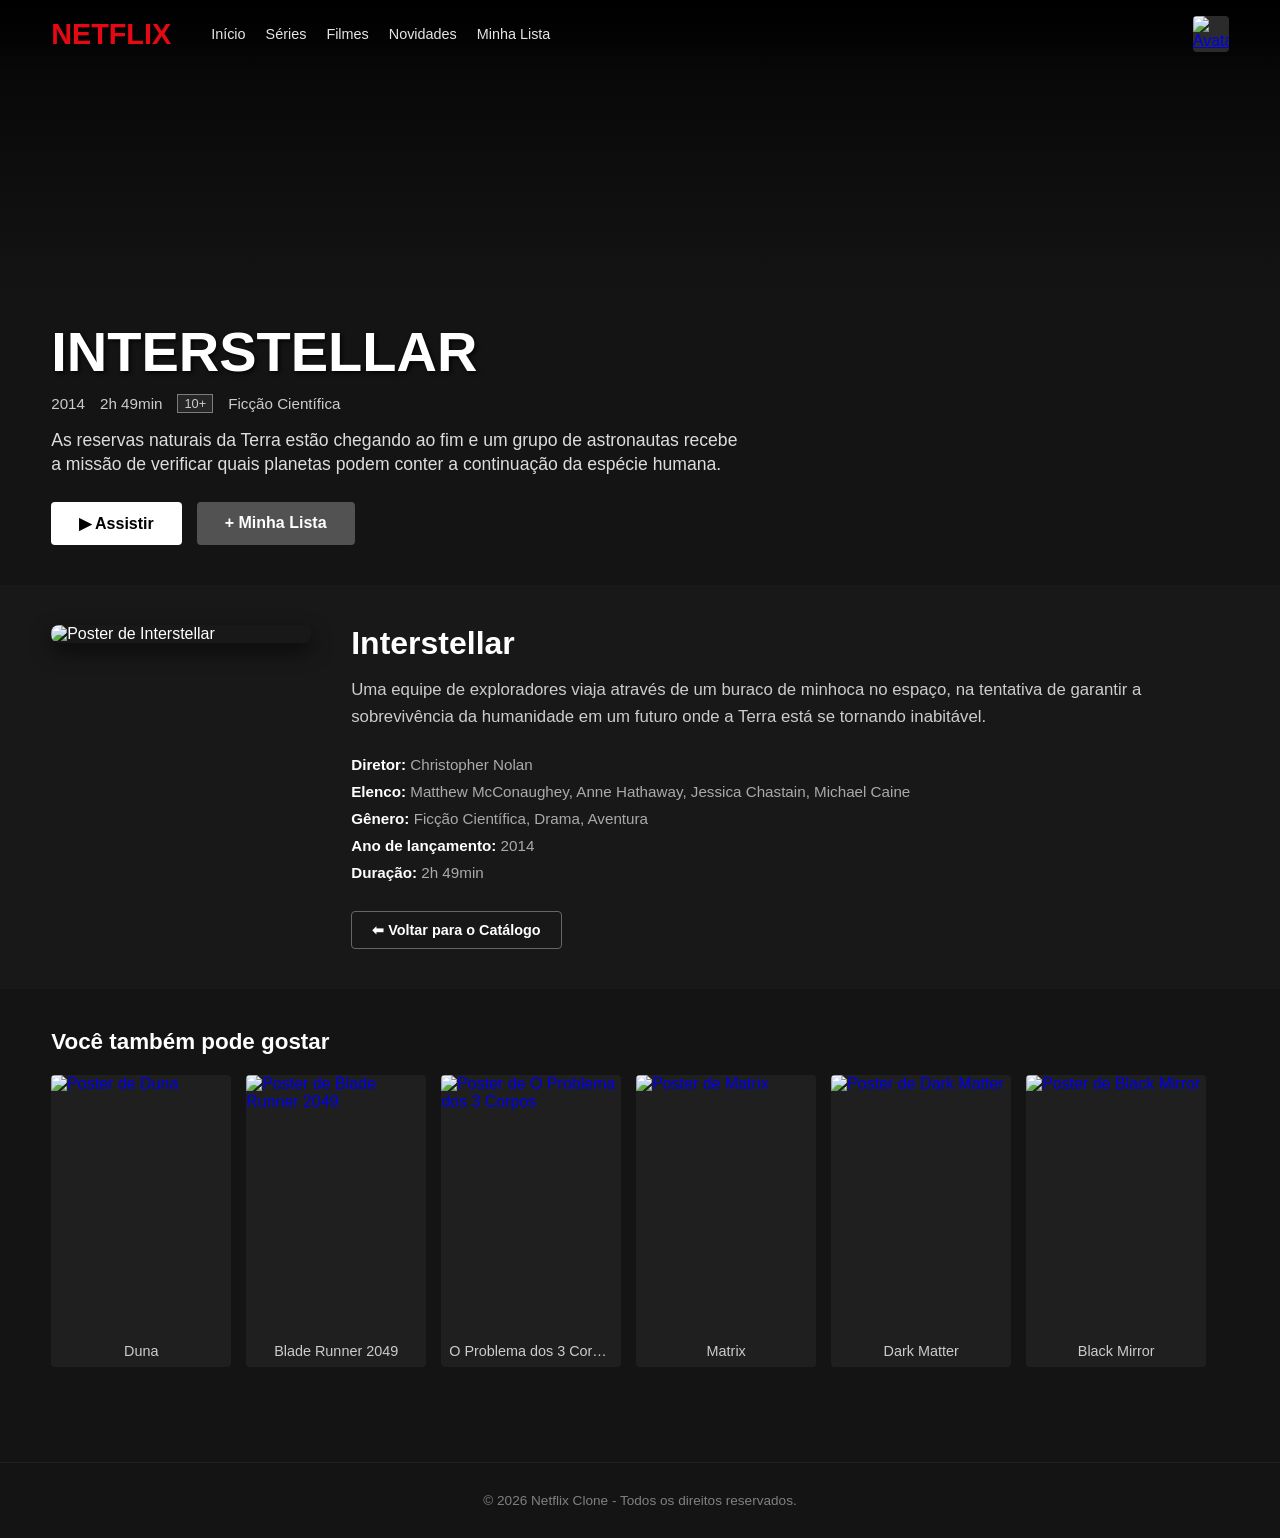
==== pages/details.html @ 9c769ce7 "criado até a página watch (6. reproducao)" ====
<!DOCTYPE html>
<html lang="pt-br">
<head>
    <meta charset="UTF-8">
    <meta name="viewport" content="width=device-width, initial-scale=1.0">
    <title>Netflix - Detalhes do Filme</title>
    <link rel="stylesheet" href="../css/details.css">
</head>
<body class="details-body">
    <header class="home-header">
        <nav class="nav-container" aria-label="Navegação Principal">
            <a href="home.html" class="logo">NETFLIX</a>
            <ul class="nav-links">
                <li><a href="home.html">Início</a></li>
                <li><a href="#">Séries</a></li>
                <li><a href="#">Filmes</a></li>
                <li><a href="#">Novidades</a></li>
                <li><a href="#">Minha Lista</a></li>
            </ul>
        </nav>

        <nav class="nav-user" aria-label="Opções do Usuário">
            <a href="profiles.html" class="profile-link" title="Trocar perfil">
                <figure class="avatar-small">
                    <img src="https://api.dicebear.com/7.x/bottts/svg?seed=Joao" alt="Avatar do usuário">
                </figure>
            </a>
        </nav>
    </header>

    <main class="details-main">

        <!-- 5.1 Banner -->
        <section class="details-banner">
            <article class="banner-content">
                <h1 class="banner-title">INTERSTELLAR</h1>
                <ul class="banner-metadata">
                    <li>2014</li>
                    <li>2h 49min</li>
                    <li class="badge-rating">10+</li>
                    <li>Ficção Científica</li>
                </ul>
                <p class="banner-description">
                    As reservas naturais da Terra estão chegando ao fim e um grupo de astronautas recebe a missão de verificar quais planetas podem conter a continuação da espécie humana.
                </p>
                <nav class="banner-buttons" aria-label="Ações rápidas">
                    <a href="watch.html" class="btn-play">▶ Assistir</a>
                    <a href="#" class="btn-list">+ Minha Lista</a>
                </nav>
            </article>
        </section>

        <!-- 5.2 Informações do Filme e 5.3 Botões -->
        <section class="movie-info-section">
            <article class="info-container">
                
                <figure class="movie-poster">
                    <img src="https://picsum.photos/300/450?random=31" alt="Poster de Interstellar">
                </figure>

                <article class="movie-details-text">
                    <h2>Interstellar</h2>
                    <p class="full-description">
                        Uma equipe de exploradores viaja através de um buraco de minhoca no espaço, na tentativa de garantir a sobrevivência da humanidade em um futuro onde a Terra está se tornando inabitável.
                    </p>

                    <ul class="meta-list">
                        <li><strong>Diretor:</strong> Christopher Nolan</li>
                        <li><strong>Elenco:</strong> Matthew McConaughey, Anne Hathaway, Jessica Chastain, Michael Caine</li>
                        <li><strong>Gênero:</strong> Ficção Científica, Drama, Aventura</li>
                        <li><strong>Ano de lançamento:</strong> 2014</li>
                        <li><strong>Duração:</strong> 2h 49min</li>
                    </ul>

                    <nav class="action-buttons" aria-label="Navegação secundária">
                        <a href="home.html" class="btn-back">⬅ Voltar para o Catálogo</a>
                    </nav>
                </article>

            </article>
        </section>

        <!-- 5.4 Conteúdos Semelhantes (Você também pode gostar) -->
        <section class="related-section" aria-label="Filmes Semelhantes">
            <h2 class="section-title">Você também pode gostar</h2>
            
            <ul class="posters-grid">
                <li class="poster-item">
                    <a href="#">
                        <figure class="poster-card">
                            <img src="https://picsum.photos/300/450?random=32" alt="Poster de Duna">
                            <figcaption class="movie-name">Duna</figcaption>
                        </figure>
                    </a>
                </li>
                <li class="poster-item">
                    <a href="#">
                        <figure class="poster-card">
                            <img src="https://picsum.photos/300/450?random=33" alt="Poster de Blade Runner 2049">
                            <figcaption class="movie-name">Blade Runner 2049</figcaption>
                        </figure>
                    </a>
                </li>
                <li class="poster-item">
                    <a href="#">
                        <figure class="poster-card">
                            <img src="https://picsum.photos/300/450?random=34" alt="Poster de O Problema dos 3 Corpos">
                            <figcaption class="movie-name">O Problema dos 3 Corpos</figcaption>
                        </figure>
                    </a>
                </li>
                <li class="poster-item">
                    <a href="#">
                        <figure class="poster-card">
                            <img src="https://picsum.photos/300/450?random=35" alt="Poster de Matrix">
                            <figcaption class="movie-name">Matrix</figcaption>
                        </figure>
                    </a>
                </li>
                <li class="poster-item">
                    <a href="#">
                        <figure class="poster-card">
                            <img src="https://picsum.photos/300/450?random=36" alt="Poster de Dark Matter">
                            <figcaption class="movie-name">Dark Matter</figcaption>
                        </figure>
                    </a>
                </li>
                <li class="poster-item">
                    <a href="#">
                        <figure class="poster-card">
                            <img src="https://picsum.photos/300/450?random=9" alt="Poster de Black Mirror">
                            <figcaption class="movie-name">Black Mirror</figcaption>
                        </figure>
                    </a>
                </li>
            </ul>
        </section>

    </main>

    <!-- Rodapé -->
    <footer class="home-footer">
        <p>&copy; 2026 Netflix Clone - Todos os direitos reservados.</p>
    </footer>
</body>
</html>
---- css/details.css ----
* {
  margin: 0;
  padding: 0;
  box-sizing: border-box;
}

body.details-body {
  background-color: #141414;
  font-family: Arial, Helvetica, sans-serif;
  color: #ffffff;
  overflow-x: hidden;
}

/* Header */
.home-header {
  position: fixed;
  top: 0;
  width: 100%;
  height: 68px;
  padding: 0 4%;
  display: flex;
  justify-content: space-between;
  align-items: center;
  background: linear-gradient(180deg, rgba(0,0,0,0.9) 0%, transparent 100%);
  z-index: 100;
}

.nav-container {
  display: flex;
  align-items: center;
  gap: 40px;
}

.home-header .logo {
  color: #e50914;
  font-size: 1.8rem;
  font-weight: bold;
  text-decoration: none;
}

.nav-links {
  list-style: none;
  display: flex;
  gap: 20px;
}

.nav-links a {
  color: #e5e5e5;
  text-decoration: none;
  font-size: 0.9rem;
  transition: color 0.3s;
}

.nav-links a:hover {
  color: #ffffff;
}

.avatar-small {
  width: 36px;
  height: 36px;
  border-radius: 4px;
  overflow: hidden;
  background-color: #2b2b2b;
  margin: 0;
}

.avatar-small img {
  width: 100%;
  height: 100%;
  object-fit: cover;
}

/* 5.1 Banner de Destaque */
.details-banner {
  height: 65vh;
  min-height: 450px;
  background: linear-gradient(0deg, #141414 0%, rgba(20,20,20,0.6) 50%, rgba(0,0,0,0.8) 100%),
              url('https://picsum.photos/1920/1080?random=31') center/cover no-repeat;
  display: flex;
  align-items: flex-end;
  padding: 0 4% 40px 4%;
}

.banner-content {
  max-width: 700px;
}

.banner-title {
  font-size: 3.5rem;
  font-weight: 800;
  margin-bottom: 10px;
  text-shadow: 2px 2px 4px rgba(0,0,0,0.8);
}

.banner-metadata {
  list-style: none;
  display: flex;
  gap: 15px;
  align-items: center;
  font-size: 0.95rem;
  color: #cccccc;
  margin-bottom: 15px;
}

.badge-rating {
  border: 1px solid rgba(255,255,255,0.4);
  padding: 1px 6px;
  font-size: 0.8rem;
  background-color: rgba(51,51,51,0.6);
}

.banner-description {
  font-size: 1.1rem;
  line-height: 1.4;
  color: #dddddd;
  margin-bottom: 25px;
}

/* Botões lado a lado com Flexbox */
.banner-buttons {
  display: flex;
  gap: 15px;
}

.btn-play, .btn-list {
  display: inline-block;
  padding: 12px 28px;
  border-radius: 4px;
  font-weight: bold;
  font-size: 1rem;
  text-decoration: none;
  transition: all 0.2s ease;
}

.btn-play {
  background-color: #ffffff;
  color: #000000;
}

.btn-play:hover {
  background-color: rgba(255, 255, 255, 0.75);
}

.btn-list {
  background-color: rgba(109, 109, 110, 0.7);
  color: #ffffff;
}

.btn-list:hover {
  background-color: rgba(109, 109, 110, 0.4);
}

/* 5.2 Seção de Informações do Filme (Organizada com Flexbox) */
.movie-info-section {
  padding: 40px 4%;
  background-color: #181818;
}

.info-container {
  display: flex;
  gap: 40px;
  align-items: flex-start;
}

.movie-poster {
  flex: 0 0 260px;
  border-radius: 8px;
  overflow: hidden;
  box-shadow: 0 8px 20px rgba(0,0,0,0.6);
  margin: 0;
}

.movie-poster img {
  width: 100%;
  display: block;
}

.movie-details-text {
  flex: 1;
}

.movie-details-text h2 {
  font-size: 2rem;
  margin-bottom: 15px;
}

.full-description {
  font-size: 1.05rem;
  line-height: 1.6;
  color: #cccccc;
  margin-bottom: 25px;
}

.meta-list {
  list-style: none;
  display: flex;
  flex-direction: column;
  gap: 10px;
  font-size: 0.95rem;
  color: #aaaaaa;
  margin-bottom: 30px;
}

.meta-list strong {
  color: #ffffff;
}

/* 5.3 Botão Voltar */
.action-buttons {
  display: flex;
}

.btn-back {
  display: inline-block;
  padding: 10px 20px;
  border: 1px solid #666;
  border-radius: 4px;
  color: #ffffff;
  text-decoration: none;
  font-weight: bold;
  font-size: 0.9rem;
  transition: all 0.2s ease;
}

.btn-back:hover {
  background-color: #ffffff;
  color: #000000;
}

/* 5.4 Você Também Pode Gostar */
.related-section {
  padding: 40px 4%;
}

.section-title {
  font-size: 1.4rem;
  font-weight: bold;
  margin-bottom: 20px;
}

.posters-grid {
  list-style: none;
  display: flex;
  gap: 15px;
  overflow-x: auto;
  padding-bottom: 15px;
}

.posters-grid a {
  text-decoration: none;
}

.poster-item {
  flex: 0 0 auto;
  width: 180px;
}

.poster-card {
  width: 100%;
  border-radius: 4px;
  overflow: hidden;
  margin: 0;
  background-color: #1f1f1f;
  transition: transform 0.3s ease;
}

.poster-card img {
  width: 100%;
  height: 260px;
  object-fit: cover;
  display: block;
}

.movie-name {
  padding: 8px;
  font-size: 0.9rem;
  color: #cccccc;
  text-align: center;
  white-space: nowrap;
  overflow: hidden;
  text-overflow: ellipsis;
}

.poster-card:hover {
  transform: scale(1.05);
}

/* Rodapé */
.home-footer {
  padding: 30px 4%;
  text-align: center;
  color: #808080;
  font-size: 0.85rem;
  border-top: 1px solid #222222;
  margin-top: 40px;
}

/* Responsividade */
@media (max-width: 768px) {
  .info-container {
    flex-direction: column;
    align-items: center;
  }

  .movie-poster {
    flex: 0 0 auto;
    width: 200px;
  }

  .banner-title {
    font-size: 2.2rem;
  }

  .nav-links {
    display: none;
  }
}
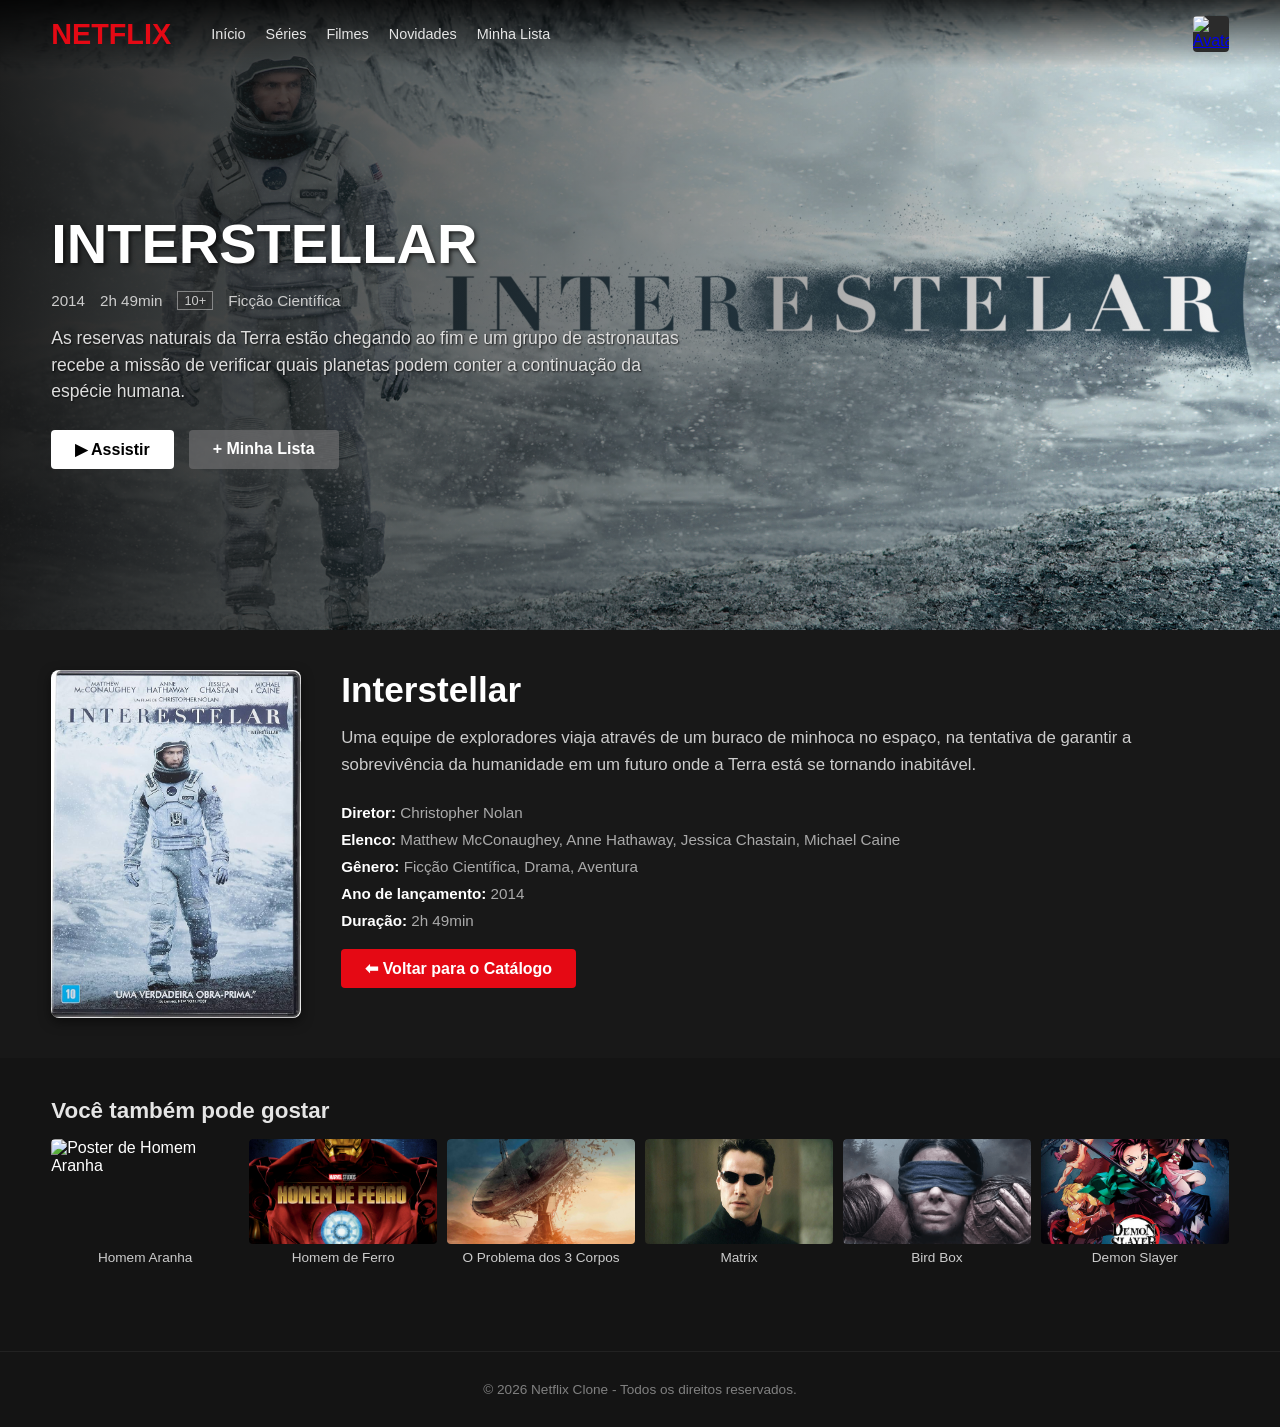
==== commit c31dfbfc: "cards finalizados" ====
--- a/pages/details.html
+++ b/pages/details.html
@@ -5,6 +5,7 @@
     <meta name="viewport" content="width=device-width, initial-scale=1.0">
     <title>Netflix - Detalhes do Filme</title>
     <link rel="stylesheet" href="../css/details.css">
+    <link rel="shortcut icon" href="../assets/images/netflix.png" type="image/x-icon">
 </head>
 <body class="details-body">
     <header class="home-header">
@@ -55,7 +56,7 @@
             <article class="info-container">
                 
                 <figure class="movie-poster">
-                    <img src="https://picsum.photos/300/450?random=31" alt="Poster de Interstellar">
+                    <img src="../assets/images/interestelar2.jpg" alt="Poster de Interstellar">
                 </figure>
 
                 <article class="movie-details-text">
@@ -88,23 +89,23 @@
                 <li class="poster-item">
                     <a href="#">
                         <figure class="poster-card">
-                            <img src="https://picsum.photos/300/450?random=32" alt="Poster de Duna">
-                            <figcaption class="movie-name">Duna</figcaption>
+                            <img src="../assets/images/homem_aranha.jpg" alt="Poster de Homem Aranha">
+                            <figcaption class="movie-name">Homem Aranha</figcaption>
                         </figure>
                     </a>
                 </li>
                 <li class="poster-item">
                     <a href="#">
                         <figure class="poster-card">
-                            <img src="https://picsum.photos/300/450?random=33" alt="Poster de Blade Runner 2049">
-                            <figcaption class="movie-name">Blade Runner 2049</figcaption>
+                            <img src="../assets/images/homem_ferro.jpg" alt="Poster de Homem de Ferro">
+                            <figcaption class="movie-name">Homem de Ferro</figcaption>
                         </figure>
                     </a>
                 </li>
                 <li class="poster-item">
                     <a href="#">
                         <figure class="poster-card">
-                            <img src="https://picsum.photos/300/450?random=34" alt="Poster de O Problema dos 3 Corpos">
+                            <img src="../assets/images/corpos.jpg" alt="Poster de O Problema dos 3 Corpos">
                             <figcaption class="movie-name">O Problema dos 3 Corpos</figcaption>
                         </figure>
                     </a>
@@ -112,7 +113,7 @@
                 <li class="poster-item">
                     <a href="#">
                         <figure class="poster-card">
-                            <img src="https://picsum.photos/300/450?random=35" alt="Poster de Matrix">
+                            <img src="../assets/images/Matrix.jpg" alt="Poster de Matrix">
                             <figcaption class="movie-name">Matrix</figcaption>
                         </figure>
                     </a>
@@ -120,15 +121,23 @@
                 <li class="poster-item">
                     <a href="#">
                         <figure class="poster-card">
-                            <img src="https://picsum.photos/300/450?random=36" alt="Poster de Dark Matter">
-                            <figcaption class="movie-name">Dark Matter</figcaption>
+                            <img src="../assets/images/box.png" alt="Poster de Bird Box">
+                            <figcaption class="movie-name">Bird Box</figcaption>
                         </figure>
                     </a>
                 </li>
                 <li class="poster-item">
                     <a href="#">
                         <figure class="poster-card">
-                            <img src="https://picsum.photos/300/450?random=9" alt="Poster de Black Mirror">
+                            <img src="../assets/images/demon-slayer.webp" alt="Poster Demon Slayer">
+                            <figcaption class="movie-name">Demon Slayer</figcaption>
+                        </figure>
+                    </a>
+                </li>
+                <li class="poster-item">
+                    <a href="#">
+                        <figure class="poster-card">
+                            <img src="../assets/images/Black_Mirror.svg" alt="Poster de Black Mirror">
                             <figcaption class="movie-name">Black Mirror</figcaption>
                         </figure>
                     </a>
--- a/css/details.css
+++ b/css/details.css
@@ -21,7 +21,7 @@
   display: flex;
   justify-content: space-between;
   align-items: center;
-  background: linear-gradient(180deg, rgba(0,0,0,0.9) 0%, transparent 100%);
+  background: linear-gradient(180deg, rgba(0,0,0,0.8) 0%, transparent 100%);
   z-index: 100;
 }
 
@@ -70,26 +70,27 @@
   object-fit: cover;
 }
 
-/* 5.1 Banner de Destaque */
+/* 5.1 Banner de Detalhes */
 .details-banner {
-  height: 65vh;
+  height: 70vh;
   min-height: 450px;
-  background: linear-gradient(0deg, #141414 0%, rgba(20,20,20,0.6) 50%, rgba(0,0,0,0.8) 100%),
-              url('https://picsum.photos/1920/1080?random=31') center/cover no-repeat;
-  display: flex;
-  align-items: flex-end;
-  padding: 0 4% 40px 4%;
+  background: linear-gradient(90deg, rgba(20,20,20,0.95) 0%, rgba(20,20,20,0.4) 60%, transparent 100%),
+              url('../assets/images/interestelar.jpg') center/cover no-repeat;
+  display: flex;
+  align-items: center;
+  padding: 0 4%;
 }
 
 .banner-content {
-  max-width: 700px;
+  max-width: 650px;
+  margin-top: 50px;
 }
 
 .banner-title {
   font-size: 3.5rem;
   font-weight: 800;
-  margin-bottom: 10px;
-  text-shadow: 2px 2px 4px rgba(0,0,0,0.8);
+  margin-bottom: 15px;
+  text-shadow: 2px 2px 4px rgba(0,0,0,0.7);
 }
 
 .banner-metadata {
@@ -111,20 +112,20 @@
 
 .banner-description {
   font-size: 1.1rem;
-  line-height: 1.4;
+  line-height: 1.5;
   color: #dddddd;
   margin-bottom: 25px;
-}
-
-/* Botões lado a lado com Flexbox */
+  text-shadow: 1px 1px 2px rgba(0,0,0,0.8);
+}
+
 .banner-buttons {
   display: flex;
   gap: 15px;
 }
 
-.btn-play, .btn-list {
+.btn-play, .btn-list, .btn-back {
   display: inline-block;
-  padding: 12px 28px;
+  padding: 10px 24px;
   border-radius: 4px;
   font-weight: bold;
   font-size: 1rem;
@@ -150,7 +151,17 @@
   background-color: rgba(109, 109, 110, 0.4);
 }
 
-/* 5.2 Seção de Informações do Filme (Organizada com Flexbox) */
+.btn-back {
+  background-color: #e50914;
+  color: #ffffff;
+  margin-top: 20px;
+}
+
+.btn-back:hover {
+  background-color: #f40612;
+}
+
+/* 5.2 Seção de Informações do Filme */
 .movie-info-section {
   padding: 40px 4%;
   background-color: #181818;
@@ -160,18 +171,20 @@
   display: flex;
   gap: 40px;
   align-items: flex-start;
+  max-width: 1200px;
 }
 
 .movie-poster {
-  flex: 0 0 260px;
+  flex: 0 0 250px;
   border-radius: 8px;
   overflow: hidden;
-  box-shadow: 0 8px 20px rgba(0,0,0,0.6);
   margin: 0;
+  box-shadow: 0 4px 12px rgba(0,0,0,0.5);
 }
 
 .movie-poster img {
   width: 100%;
+  height: auto;
   display: block;
 }
 
@@ -180,7 +193,7 @@
 }
 
 .movie-details-text h2 {
-  font-size: 2rem;
+  font-size: 2.2rem;
   margin-bottom: 15px;
 }
 
@@ -198,36 +211,13 @@
   gap: 10px;
   font-size: 0.95rem;
   color: #aaaaaa;
-  margin-bottom: 30px;
 }
 
 .meta-list strong {
   color: #ffffff;
 }
 
-/* 5.3 Botão Voltar */
-.action-buttons {
-  display: flex;
-}
-
-.btn-back {
-  display: inline-block;
-  padding: 10px 20px;
-  border: 1px solid #666;
-  border-radius: 4px;
-  color: #ffffff;
-  text-decoration: none;
-  font-weight: bold;
-  font-size: 0.9rem;
-  transition: all 0.2s ease;
-}
-
-.btn-back:hover {
-  background-color: #ffffff;
-  color: #000000;
-}
-
-/* 5.4 Você Também Pode Gostar */
+/* 5.4 Conteúdos Semelhantes (Padronizado com home.html) */
 .related-section {
   padding: 40px 4%;
 }
@@ -235,57 +225,73 @@
 .section-title {
   font-size: 1.4rem;
   font-weight: bold;
-  margin-bottom: 20px;
-}
-
+  margin-bottom: 15px;
+  color: #e5e5e5;
+}
+
+/* Container de cards sem scrollbar horizontal */
 .posters-grid {
   list-style: none;
   display: flex;
-  gap: 15px;
-  overflow-x: auto;
-  padding-bottom: 15px;
-}
-
-.posters-grid a {
+  gap: 10px;
+  overflow: hidden;
+  padding-bottom: 0;
+}
+
+.poster-item {
+  flex: 0 0 calc((100% - 50px) / 6);
+  min-width: 0;
+}
+
+.poster-item a {
   text-decoration: none;
-}
-
-.poster-item {
-  flex: 0 0 auto;
-  width: 180px;
-}
-
+  color: inherit;
+  display: block;
+}
+
+/* Card sem fundo escuro sob a imagem e o texto */
 .poster-card {
   width: 100%;
   border-radius: 4px;
   overflow: hidden;
   margin: 0;
-  background-color: #1f1f1f;
+  background-color: transparent;
   transition: transform 0.3s ease;
+  cursor: pointer;
+  position: relative;
 }
 
 .poster-card img {
   width: 100%;
-  height: 260px;
+  aspect-ratio: 16 / 9; /* Ajustado para 16/9 para ficar idêntico ao index e home */
   object-fit: cover;
   display: block;
+  border-radius: 4px;
 }
 
 .movie-name {
-  padding: 8px;
-  font-size: 0.9rem;
+  padding: 6px 0;
+  font-size: 0.85rem;
+  font-weight: normal;
   color: #cccccc;
   text-align: center;
   white-space: nowrap;
   overflow: hidden;
   text-overflow: ellipsis;
-}
-
+  background: transparent;
+}
+
+/* Efeito Hover sincronizado com home/index */
 .poster-card:hover {
   transform: scale(1.05);
-}
-
-/* Rodapé */
+  z-index: 20;
+}
+
+.poster-card:hover .movie-name {
+  color: #ffffff;
+}
+
+/* Footer */
 .home-footer {
   padding: 30px 4%;
   text-align: center;
@@ -296,22 +302,41 @@
 }
 
 /* Responsividade */
+@media (max-width: 1024px) {
+  .poster-item {
+    flex: 0 0 calc((100% - 30px) / 4);
+  }
+}
+
 @media (max-width: 768px) {
+  .nav-links {
+    display: none;
+  }
+
+  .banner-title {
+    font-size: 2.2rem;
+  }
+
   .info-container {
     flex-direction: column;
     align-items: center;
   }
 
   .movie-poster {
-    flex: 0 0 auto;
     width: 200px;
   }
 
-  .banner-title {
-    font-size: 2.2rem;
-  }
-
-  .nav-links {
-    display: none;
+  .movie-details-text {
+    text-align: center;
+  }
+
+  .poster-item {
+    flex: 0 0 calc((100% - 20px) / 3);
+  }
+}
+
+@media (max-width: 480px) {
+  .poster-item {
+    flex: 0 0 calc((100% - 10px) / 2);
   }
 }
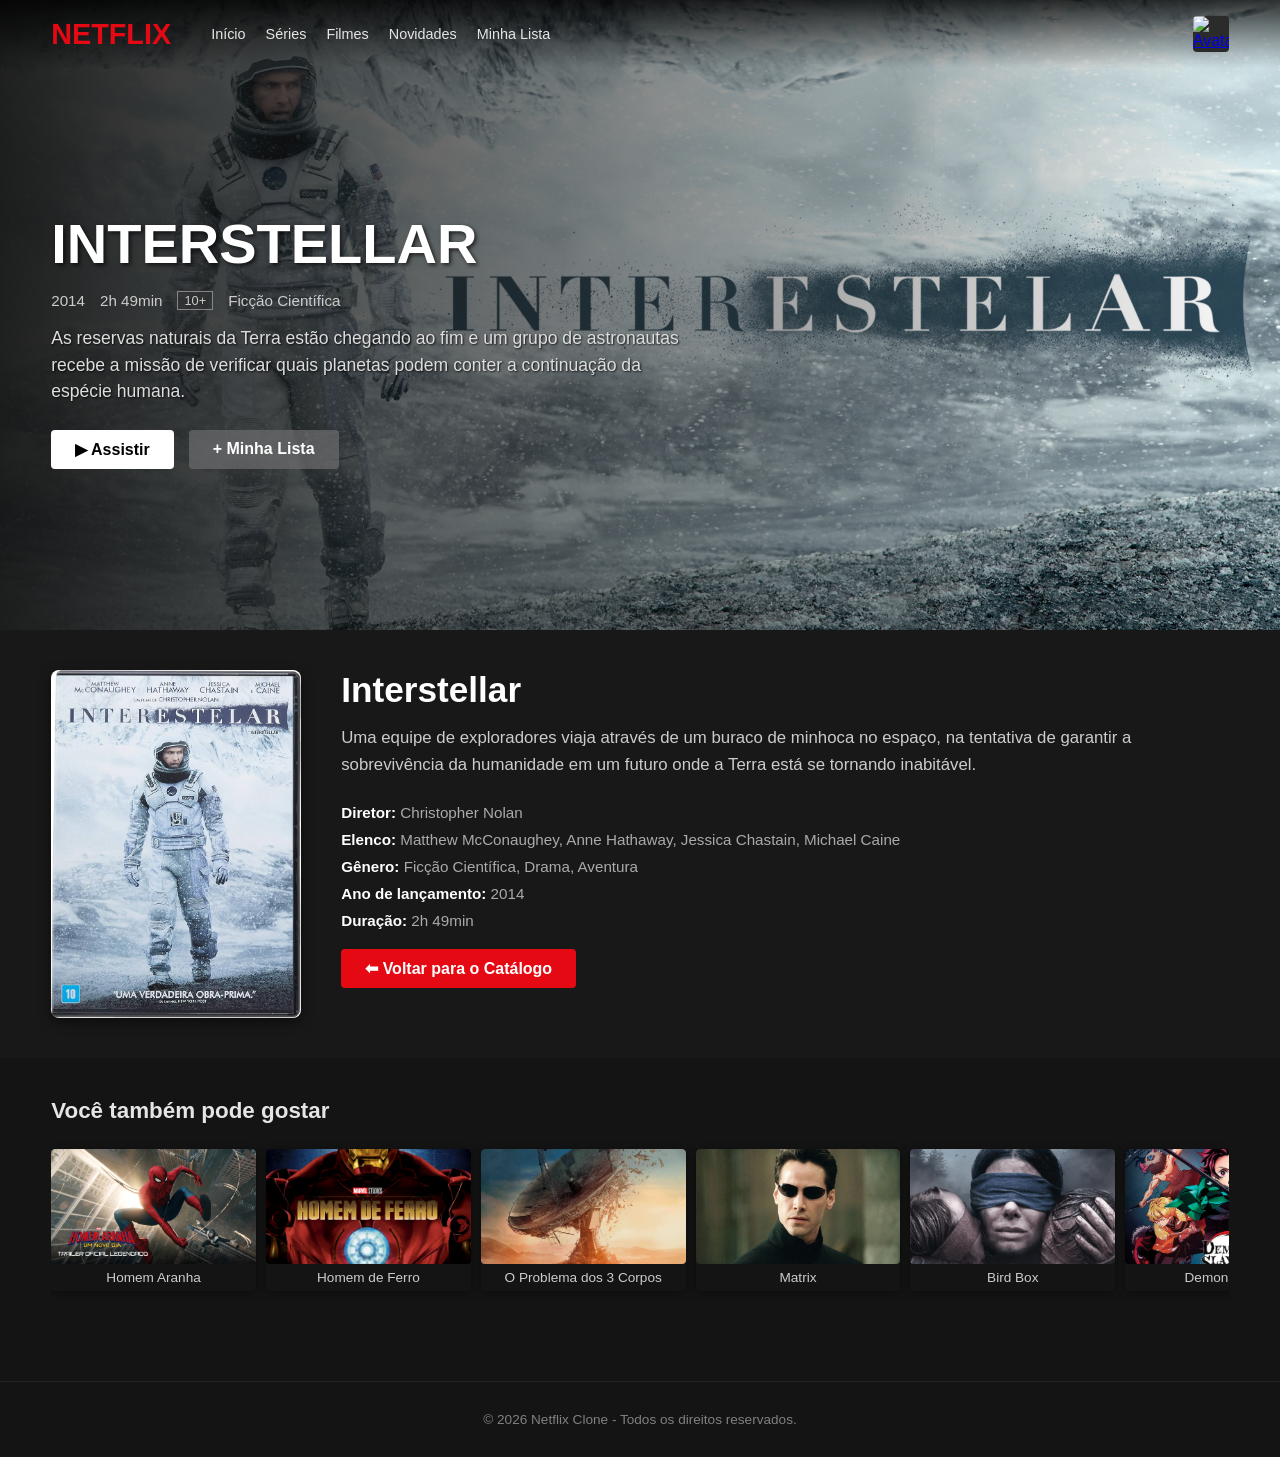
==== commit 49ea071b: "correção de imagens 3" ====
--- a/pages/details.html
+++ b/pages/details.html
@@ -89,7 +89,7 @@
                 <li class="poster-item">
                     <a href="#">
                         <figure class="poster-card">
-                            <img src="../assets/images/homem_aranha.jpg" alt="Poster de Homem Aranha">
+                            <img src="../assets/images/aranha.jpg" alt="Poster de Homem Aranha">
                             <figcaption class="movie-name">Homem Aranha</figcaption>
                         </figure>
                     </a>
--- a/css/details.css
+++ b/css/details.css
@@ -217,7 +217,7 @@
   color: #ffffff;
 }
 
-/* 5.4 Conteúdos Semelhantes (Padronizado com home.html) */
+/* 5.4 Conteúdos Semelhantes (Rolagem + Padrão Visual Sincronizado) */
 .related-section {
   padding: 40px 4%;
 }
@@ -229,18 +229,39 @@
   color: #e5e5e5;
 }
 
-/* Container de cards sem scrollbar horizontal */
+/* Container de cards com rolagem horizontal ativa */
 .posters-grid {
   list-style: none;
   display: flex;
   gap: 10px;
-  overflow: hidden;
-  padding-bottom: 0;
-}
-
+  overflow-x: auto;
+  overflow-y: hidden;
+  padding: 10px 0;
+  scroll-behavior: smooth;
+  scroll-snap-type: x mandatory;
+  -webkit-overflow-scrolling: touch;
+}
+
+/* Barra de rolagem estilizada de forma discreta */
+.posters-grid::-webkit-scrollbar {
+  height: 6px;
+}
+
+.posters-grid::-webkit-scrollbar-track {
+  background: rgba(255, 255, 255, 0.05);
+  border-radius: 4px;
+}
+
+.posters-grid::-webkit-scrollbar-thumb {
+  background: #e50914;
+  border-radius: 4px;
+}
+
+/* Dimensionamento dos itens mantendo o padrão e ativando o scroll */
 .poster-item {
-  flex: 0 0 calc((100% - 50px) / 6);
-  min-width: 0;
+  flex: 0 0 16vw;
+  min-width: 200px;
+  scroll-snap-align: start;
 }
 
 .poster-item a {
@@ -263,7 +284,7 @@
 
 .poster-card img {
   width: 100%;
-  aspect-ratio: 16 / 9; /* Ajustado para 16/9 para ficar idêntico ao index e home */
+  aspect-ratio: 16 / 9;
   object-fit: cover;
   display: block;
   border-radius: 4px;
@@ -281,7 +302,7 @@
   background: transparent;
 }
 
-/* Efeito Hover sincronizado com home/index */
+/* Efeito Hover sincronizado com as outras páginas */
 .poster-card:hover {
   transform: scale(1.05);
   z-index: 20;
@@ -304,7 +325,8 @@
 /* Responsividade */
 @media (max-width: 1024px) {
   .poster-item {
-    flex: 0 0 calc((100% - 30px) / 4);
+    flex: 0 0 24vw;
+    min-width: 170px;
   }
 }
 
@@ -331,12 +353,29 @@
   }
 
   .poster-item {
-    flex: 0 0 calc((100% - 20px) / 3);
+    flex: 0 0 32vw;
+    min-width: 150px;
   }
 }
 
 @media (max-width: 480px) {
   .poster-item {
-    flex: 0 0 calc((100% - 10px) / 2);
-  }
-}+    flex: 0 0 45vw;
+    min-width: 130px;
+  }
+}
+
+
+/*----------------------------------------------------------------------------*/
+
+.poster-card,
+.card-filme article {
+  transition: transform 0.3s ease, box-shadow 0.3s ease;
+  box-shadow: 0 2px 8px rgba(0, 0, 0, 0.4);
+}
+
+.poster-card:hover,
+.card-filme article:hover {
+  transform: scale(1.05);
+  z-index: 20;
+  box-shadow: 0 8px 24px rgba(0, 0, 0, 0.9), 0 0 12px rgba(0, 0, 0, 0.6);
